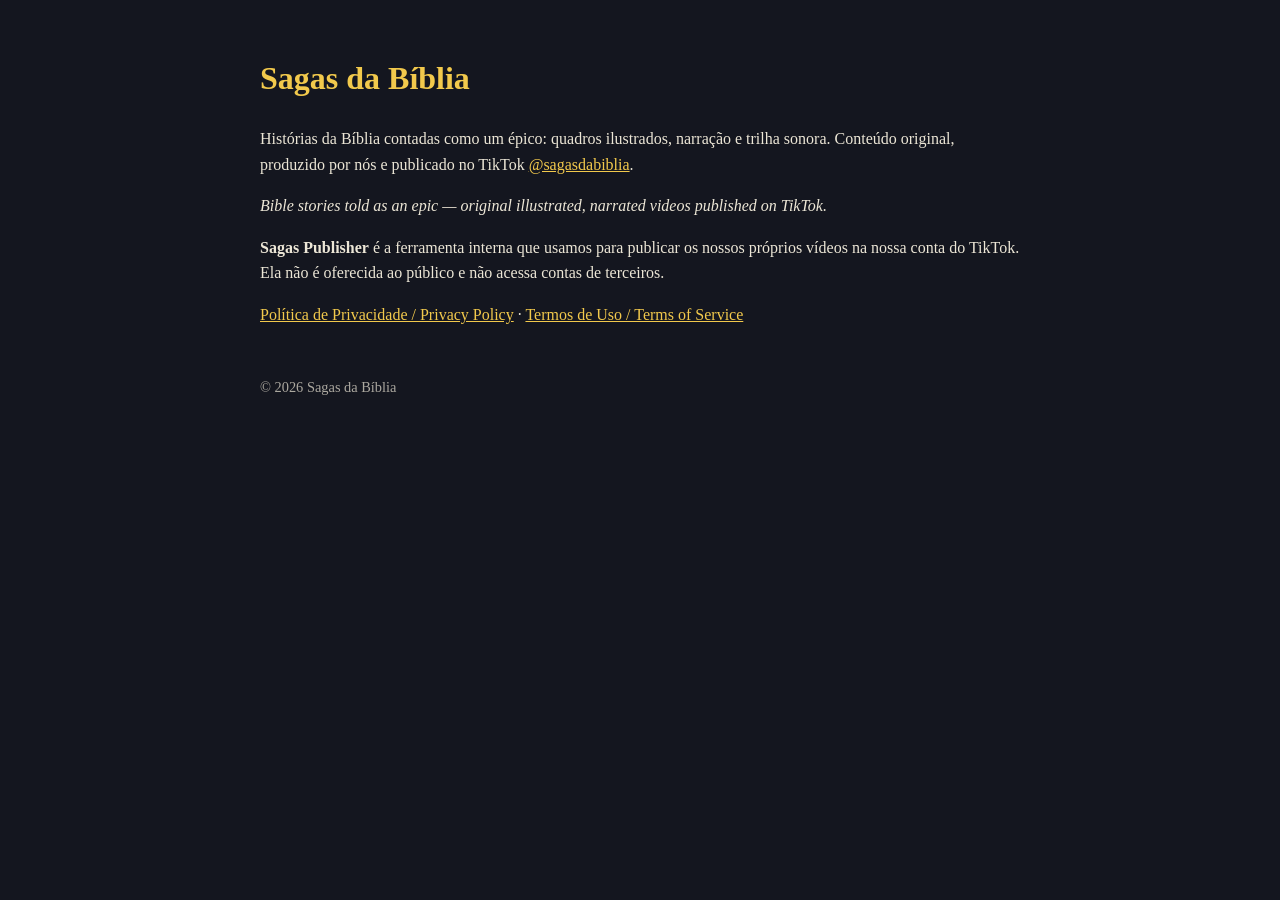
==== index.html @ c3939cdf "Páginas do Sagas da Bíblia (início, privacidade, termos) Co-Authored-By: Claude Opus 5.5 <noreply@an" ====
<!doctype html><html lang="pt-BR"><head><meta charset="utf-8"><meta name="viewport" content="width=device-width,initial-scale=1">
<title>Sagas da Bíblia</title><link rel="stylesheet" href="estilo.css"></head><body>
<h1>Sagas da Bíblia</h1>
<p>Histórias da Bíblia contadas como um épico: quadros ilustrados, narração e trilha sonora. Conteúdo original, produzido por nós e publicado no TikTok <a href="https://www.tiktok.com/@sagasdabiblia">@sagasdabiblia</a>.</p>
<p><em>Bible stories told as an epic — original illustrated, narrated videos published on TikTok.</em></p>
<p><strong>Sagas Publisher</strong> é a ferramenta interna que usamos para publicar os nossos próprios vídeos na nossa conta do TikTok. Ela não é oferecida ao público e não acessa contas de terceiros.</p>
<p><a href="privacidade.html">Política de Privacidade / Privacy Policy</a> · <a href="termos.html">Termos de Uso / Terms of Service</a></p>
<footer>© 2026 Sagas da Bíblia</footer></body></html>
---- estilo.css ----
body{font-family:Georgia,serif;max-width:760px;margin:0 auto;padding:32px 16px;background:#14161f;color:#ece6d6;line-height:1.6}
h1,h2{color:#f2c94c}a{color:#f2c94c}footer{margin-top:48px;font-size:.9em;opacity:.7}
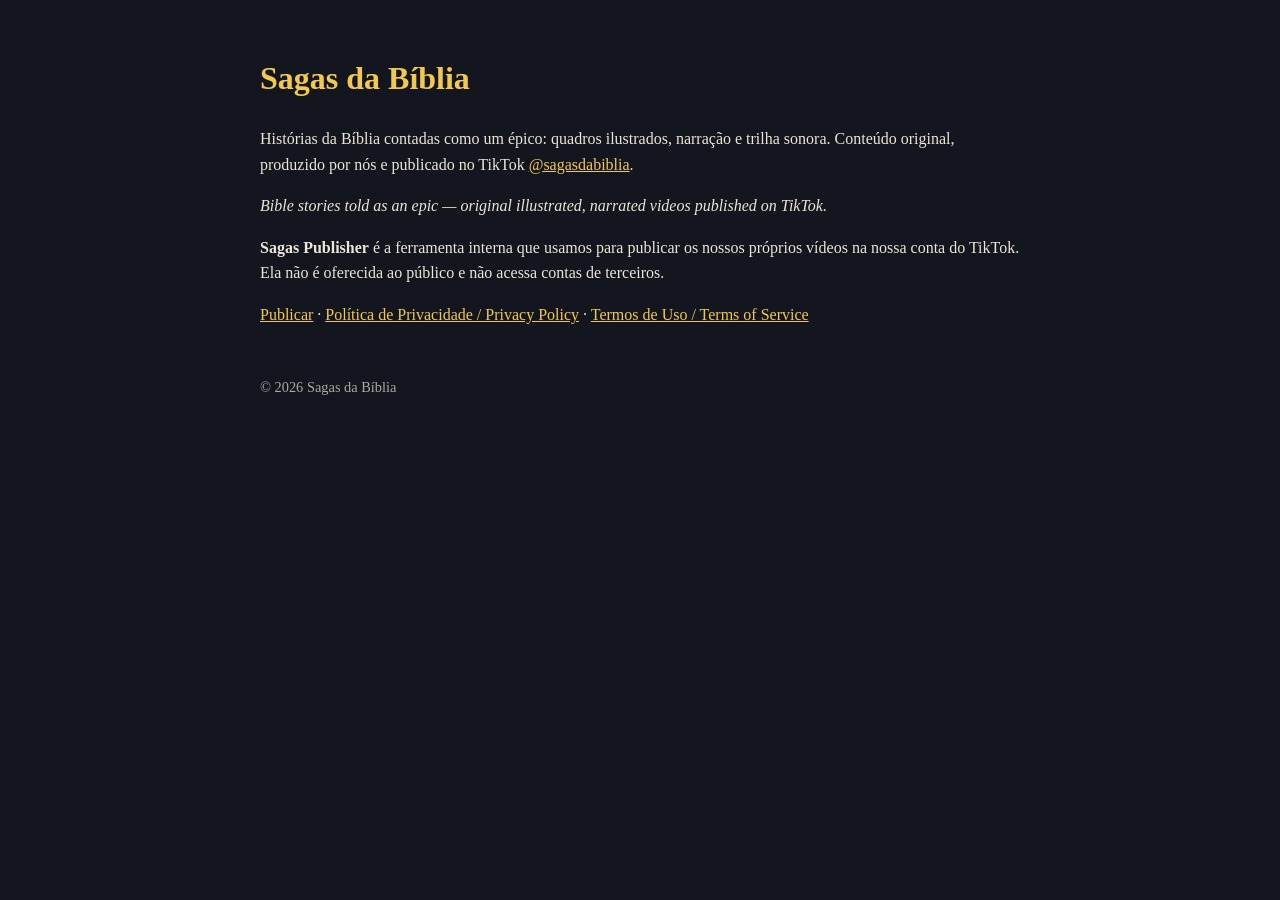
==== commit 0b93460b: "Página Publicar (Login Kit + Content Posting API) e callback que conecta direto Co-Authored-By: Clau" ====
--- a/index.html
+++ b/index.html
@@ -4,5 +4,5 @@
 <p>Histórias da Bíblia contadas como um épico: quadros ilustrados, narração e trilha sonora. Conteúdo original, produzido por nós e publicado no TikTok <a href="https://www.tiktok.com/@sagasdabiblia">@sagasdabiblia</a>.</p>
 <p><em>Bible stories told as an epic — original illustrated, narrated videos published on TikTok.</em></p>
 <p><strong>Sagas Publisher</strong> é a ferramenta interna que usamos para publicar os nossos próprios vídeos na nossa conta do TikTok. Ela não é oferecida ao público e não acessa contas de terceiros.</p>
-<p><a href="privacidade.html">Política de Privacidade / Privacy Policy</a> · <a href="termos.html">Termos de Uso / Terms of Service</a></p>
+<p><a href="publicar.html">Publicar</a> · <a href="privacidade.html">Política de Privacidade / Privacy Policy</a> · <a href="termos.html">Termos de Uso / Terms of Service</a></p>
 <footer>© 2026 Sagas da Bíblia</footer></body></html>
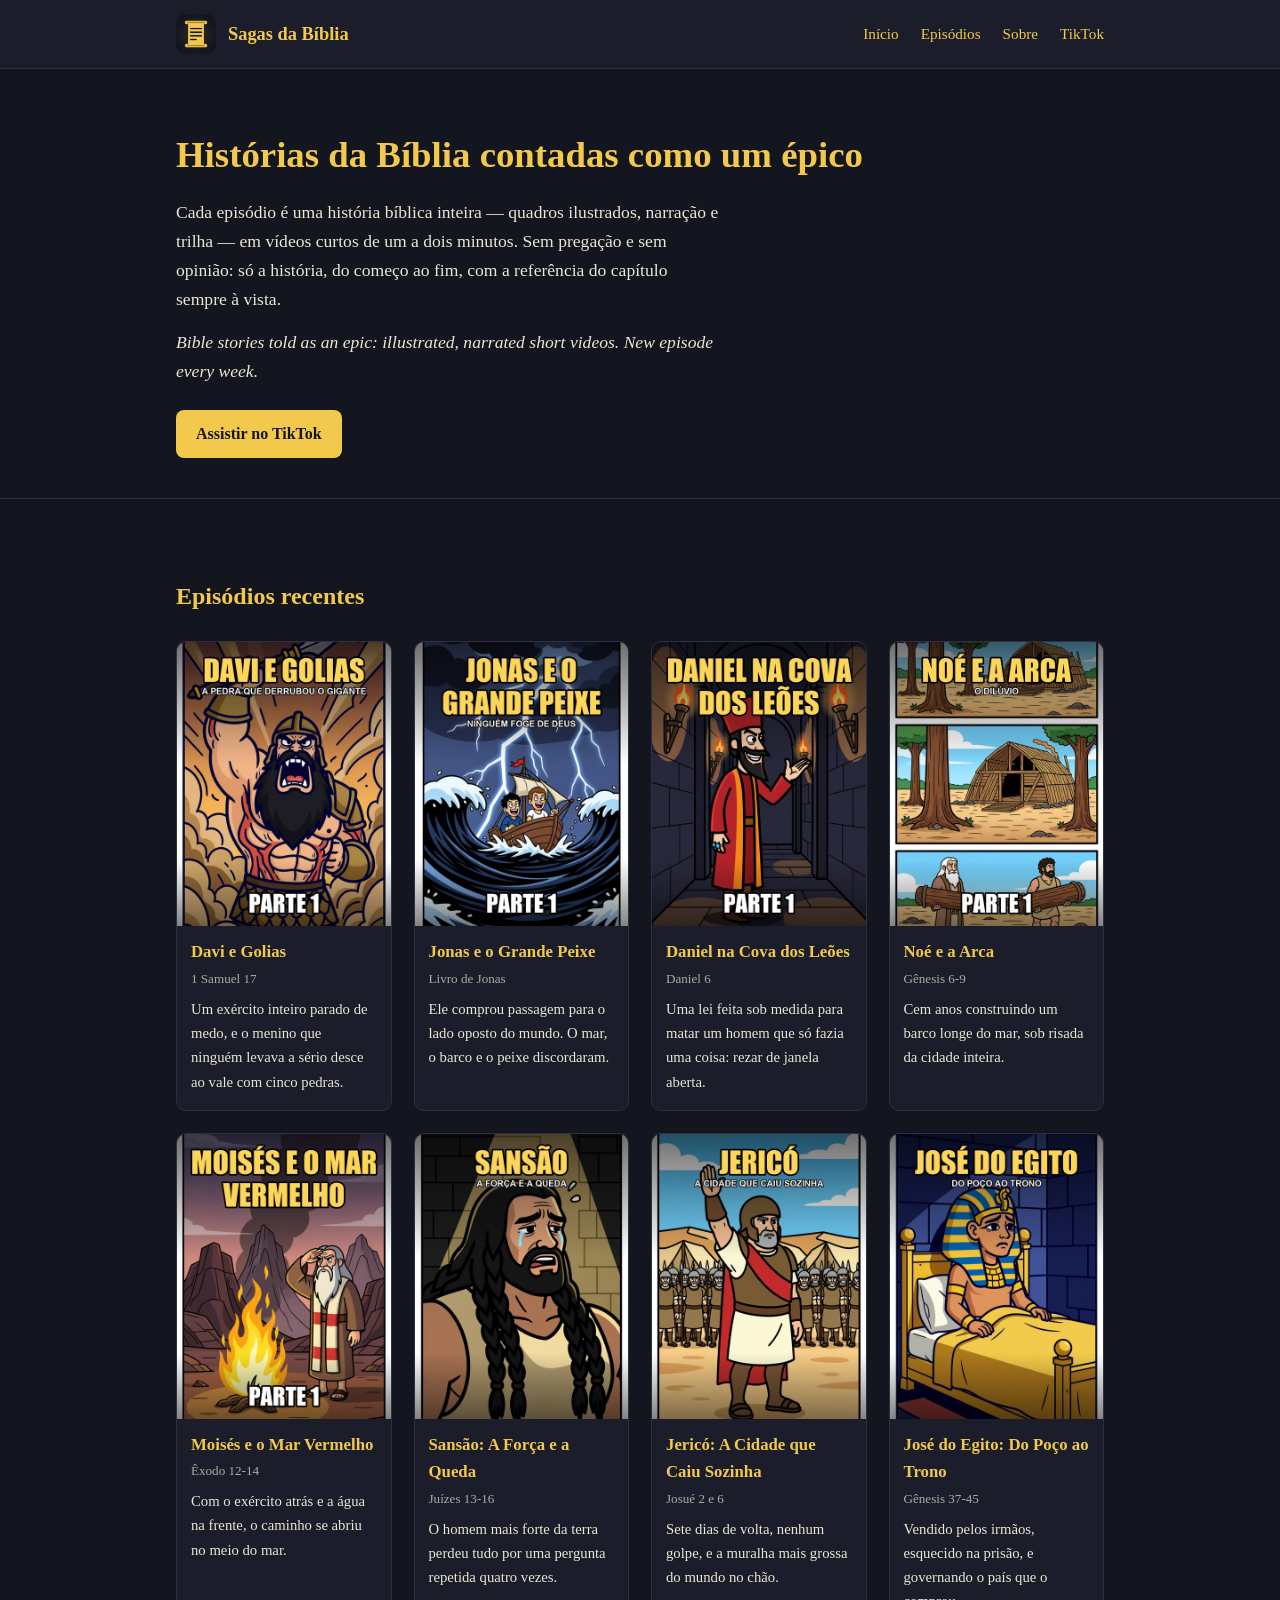
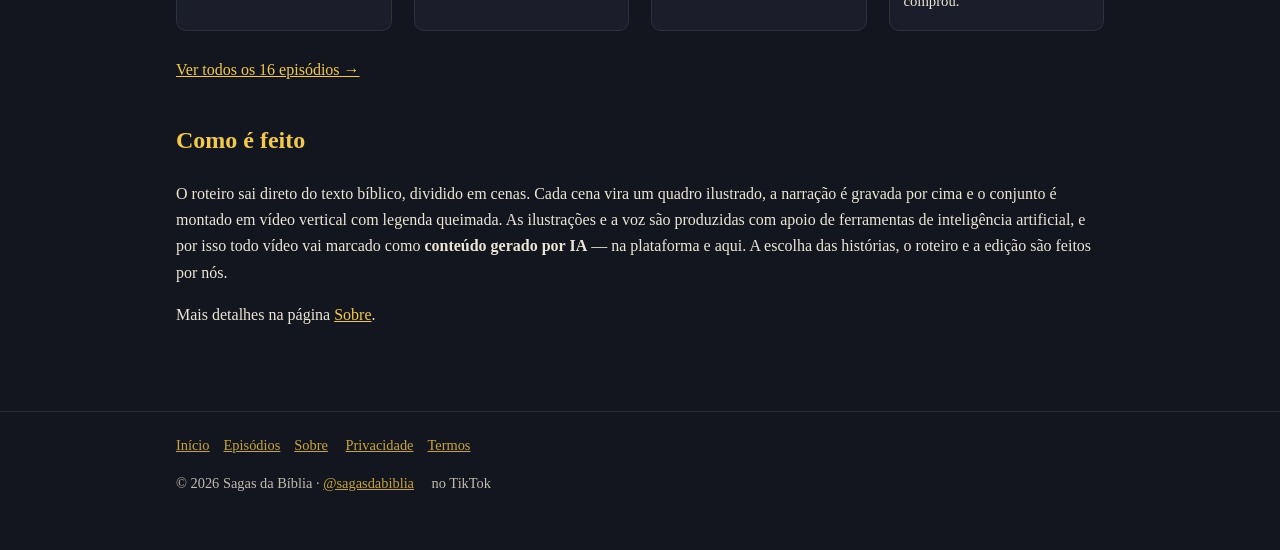
==== commit 51f7df38: "Site completo: episódios, sobre e ícone próprio Atende os dois motivos da reprovação da auditoria do" ====
--- a/index.html
+++ b/index.html
@@ -1,8 +1,51 @@
-<!doctype html><html lang="pt-BR"><head><meta charset="utf-8"><meta name="viewport" content="width=device-width,initial-scale=1">
-<title>Sagas da Bíblia</title><link rel="stylesheet" href="estilo.css"></head><body>
-<h1>Sagas da Bíblia</h1>
-<p>Histórias da Bíblia contadas como um épico: quadros ilustrados, narração e trilha sonora. Conteúdo original, produzido por nós e publicado no TikTok <a href="https://www.tiktok.com/@sagasdabiblia">@sagasdabiblia</a>.</p>
-<p><em>Bible stories told as an epic — original illustrated, narrated videos published on TikTok.</em></p>
-<p><strong>Sagas Publisher</strong> é a ferramenta interna que usamos para publicar os nossos próprios vídeos na nossa conta do TikTok. Ela não é oferecida ao público e não acessa contas de terceiros.</p>
-<p><a href="publicar.html">Publicar</a> · <a href="privacidade.html">Política de Privacidade / Privacy Policy</a> · <a href="termos.html">Termos de Uso / Terms of Service</a></p>
-<footer>© 2026 Sagas da Bíblia</footer></body></html>
+<!doctype html><html lang="pt-BR"><head><meta charset="utf-8">
+<meta name="viewport" content="width=device-width,initial-scale=1">
+<title>Sagas da Bíblia — histórias bíblicas contadas como um épico</title>
+<meta name="description" content="Histórias da Bíblia em vídeos curtos ilustrados e narrados, publicados no TikTok @sagasdabiblia.">
+<link rel="icon" href="favicon.ico" sizes="any">
+<link rel="icon" type="image/png" href="icone.png">
+<link rel="apple-touch-icon" href="icone-180.png">
+<link rel="stylesheet" href="estilo.css"></head><body>
+<header class="topo"><div class="env">
+<img src="icone.png" alt="Sagas da Bíblia">
+<a class="marca" href="index.html">Sagas da Bíblia</a>
+<nav>
+<a href="index.html">Início</a>
+<a href="episodios.html">Episódios</a>
+<a href="sobre.html">Sobre</a>
+<a href="https://www.tiktok.com/@sagasdabiblia">TikTok</a>
+</nav></div></header>
+<section class="capa"><div class="env">
+<h1>Histórias da Bíblia contadas como um épico</h1>
+<p>Cada episódio é uma história bíblica inteira — quadros ilustrados, narração e trilha —
+em vídeos curtos de um a dois minutos. Sem pregação e sem opinião: só a história, do começo ao fim,
+com a referência do capítulo sempre à vista.</p>
+<p><em>Bible stories told as an epic: illustrated, narrated short videos. New episode every week.</em></p>
+<a class="botao" href="https://www.tiktok.com/@sagasdabiblia">Assistir no TikTok</a>
+</div></section>
+<main><div class="env">
+<h2>Episódios recentes</h2>
+<div class="grade">
+<article class="card"><img src="imagens/davi.jpg" alt="Davi e Golias" loading="lazy"><div class="txt"><h3>Davi e Golias</h3><span class="ref">1 Samuel 17</span><p>Um exército inteiro parado de medo, e o menino que ninguém levava a sério desce ao vale com cinco pedras.</p></div></article>
+<article class="card"><img src="imagens/jonas.jpg" alt="Jonas e o Grande Peixe" loading="lazy"><div class="txt"><h3>Jonas e o Grande Peixe</h3><span class="ref">Livro de Jonas</span><p>Ele comprou passagem para o lado oposto do mundo. O mar, o barco e o peixe discordaram.</p></div></article>
+<article class="card"><img src="imagens/daniel.jpg" alt="Daniel na Cova dos Leões" loading="lazy"><div class="txt"><h3>Daniel na Cova dos Leões</h3><span class="ref">Daniel 6</span><p>Uma lei feita sob medida para matar um homem que só fazia uma coisa: rezar de janela aberta.</p></div></article>
+<article class="card"><img src="imagens/noe.jpg" alt="Noé e a Arca" loading="lazy"><div class="txt"><h3>Noé e a Arca</h3><span class="ref">Gênesis 6-9</span><p>Cem anos construindo um barco longe do mar, sob risada da cidade inteira.</p></div></article>
+<article class="card"><img src="imagens/moises.jpg" alt="Moisés e o Mar Vermelho" loading="lazy"><div class="txt"><h3>Moisés e o Mar Vermelho</h3><span class="ref">Êxodo 12-14</span><p>Com o exército atrás e a água na frente, o caminho se abriu no meio do mar.</p></div></article>
+<article class="card"><img src="imagens/sansao.jpg" alt="Sansão: A Força e a Queda" loading="lazy"><div class="txt"><h3>Sansão: A Força e a Queda</h3><span class="ref">Juízes 13-16</span><p>O homem mais forte da terra perdeu tudo por uma pergunta repetida quatro vezes.</p></div></article>
+<article class="card"><img src="imagens/jerico.jpg" alt="Jericó: A Cidade que Caiu Sozinha" loading="lazy"><div class="txt"><h3>Jericó: A Cidade que Caiu Sozinha</h3><span class="ref">Josué 2 e 6</span><p>Sete dias de volta, nenhum golpe, e a muralha mais grossa do mundo no chão.</p></div></article>
+<article class="card"><img src="imagens/jose.jpg" alt="José do Egito: Do Poço ao Trono" loading="lazy"><div class="txt"><h3>José do Egito: Do Poço ao Trono</h3><span class="ref">Gênesis 37-45</span><p>Vendido pelos irmãos, esquecido na prisão, e governando o país que o comprou.</p></div></article>
+</div>
+<p style="margin-top:26px"><a href="episodios.html">Ver todos os 16 episódios →</a></p>
+
+<h2>Como é feito</h2>
+<p>O roteiro sai direto do texto bíblico, dividido em cenas. Cada cena vira um quadro ilustrado,
+a narração é gravada por cima e o conjunto é montado em vídeo vertical com legenda queimada.
+As ilustrações e a voz são produzidas com apoio de ferramentas de inteligência artificial, e por isso
+todo vídeo vai marcado como <strong>conteúdo gerado por IA</strong> — na plataforma e aqui.
+A escolha das histórias, o roteiro e a edição são feitos por nós.</p>
+<p>Mais detalhes na página <a href="sobre.html">Sobre</a>.</p>
+</div></main><footer><div class="env">
+<a href="index.html">Início</a><a href="episodios.html">Episódios</a><a href="sobre.html">Sobre</a>
+<a href="privacidade.html">Privacidade</a><a href="termos.html">Termos</a>
+<p>© 2026 Sagas da Bíblia · <a href="https://www.tiktok.com/@sagasdabiblia">@sagasdabiblia</a> no TikTok</p>
+</div></footer></body></html>
--- a/estilo.css
+++ b/estilo.css
@@ -1,2 +1,42 @@
-body{font-family:Georgia,serif;max-width:760px;margin:0 auto;padding:32px 16px;background:#14161f;color:#ece6d6;line-height:1.6}
-h1,h2{color:#f2c94c}a{color:#f2c94c}footer{margin-top:48px;font-size:.9em;opacity:.7}
+:root{
+  --fundo:#14161f; --fundo2:#1b1e2a; --texto:#ece6d6; --ouro:#f2c94c; --linha:#2c3040;
+}
+*{box-sizing:border-box}
+body{
+  font-family:Georgia,"Times New Roman",serif; margin:0; background:var(--fundo);
+  color:var(--texto); line-height:1.65;
+}
+.env{max-width:960px;margin:0 auto;padding:0 16px}
+a{color:var(--ouro)}
+
+header.topo{border-bottom:1px solid var(--linha);background:var(--fundo2)}
+header.topo .env{display:flex;align-items:center;gap:12px;flex-wrap:wrap;padding-top:14px;padding-bottom:14px}
+header.topo img{width:40px;height:40px;border-radius:9px}
+header.topo .marca{font-size:1.15rem;color:var(--ouro);font-weight:bold;text-decoration:none;margin-right:auto}
+nav a{margin-left:18px;text-decoration:none;font-size:.95rem}
+nav a:hover{text-decoration:underline}
+
+.capa{padding:56px 0 40px;border-bottom:1px solid var(--linha)}
+.capa h1{color:var(--ouro);font-size:2.3rem;margin:0 0 12px}
+.capa p{font-size:1.1rem;max-width:62ch;margin:0 0 14px}
+.botao{display:inline-block;margin-top:10px;background:var(--ouro);color:#14161f;
+  padding:11px 20px;border-radius:8px;text-decoration:none;font-weight:bold}
+
+main{padding:40px 0 10px}
+h2{color:var(--ouro);margin-top:38px}
+h3{margin-bottom:4px}
+
+.grade{display:grid;grid-template-columns:repeat(auto-fill,minmax(210px,1fr));gap:22px;margin-top:24px}
+.card{background:var(--fundo2);border:1px solid var(--linha);border-radius:10px;overflow:hidden}
+.card img{width:100%;display:block;aspect-ratio:3/4;object-fit:cover}
+.card .txt{padding:12px 14px 16px}
+.card h3{color:var(--ouro);font-size:1.05rem;margin:0 0 2px}
+.card .ref{font-size:.82rem;opacity:.7;display:block;margin-bottom:7px}
+.card p{margin:0;font-size:.92rem}
+
+.lista{border-top:1px solid var(--linha);padding-top:18px;margin-top:18px}
+.lista .ref{opacity:.7;font-size:.88rem}
+
+footer{margin-top:56px;border-top:1px solid var(--linha);padding:22px 0 40px;font-size:.9rem;opacity:.8}
+footer a{margin-right:14px}
+@media(max-width:520px){.capa h1{font-size:1.8rem}}
